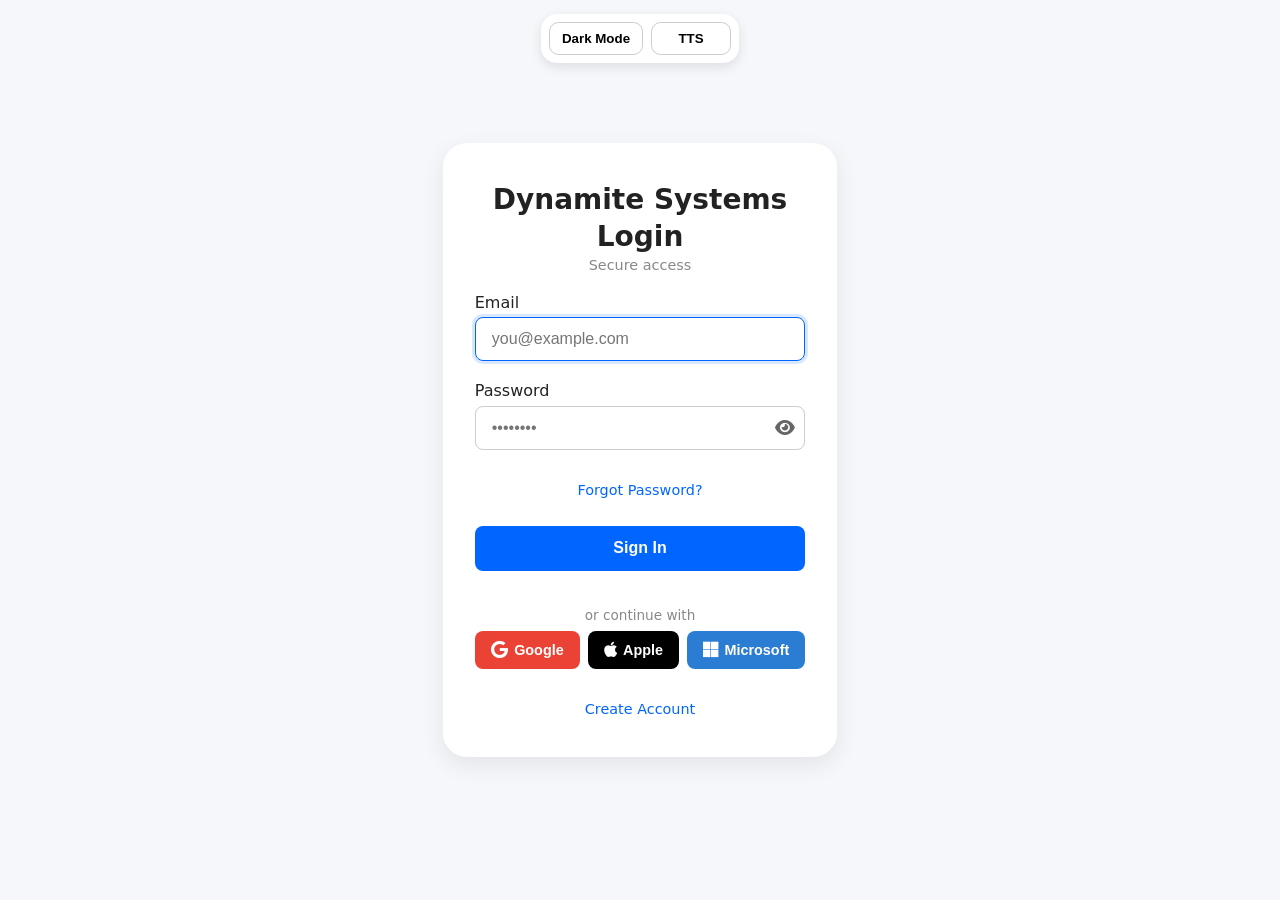
==== index.html @ d19e54cd "Updated files" ====
<!DOCTYPE html>
<html lang="en">
<head>
  <meta charset="UTF-8" />
  <meta name="viewport" content="width=device-width, initial-scale=1.0" />
  <title>Login – Dynamite Systems</title>
  <link rel="stylesheet" href="css style/style.css" />
  <link rel="stylesheet" href="css style/access.css" />
  <link rel="stylesheet" href="https://cdnjs.cloudflare.com/ajax/libs/font-awesome/6.5.0/css/all.min.css" />
</head>
<body data-theme="standard" data-tts="off">
  <div class="access-toggle" role="region" aria-label="Accessibility options">
    <button id="themeBtn" title="Toggle Dark Mode" aria-label="Dark Mode" aria-pressed="false">
      <span class="sr-only">Dark Mode</span>
      <span aria-hidden="true">Dark Mode</span>
    </button>
    <button id="ttsBtn" title="Toggle Text-to-Speech" aria-label="Text-to-Speech" aria-pressed="false">
      <span class="sr-only">Text-to-Speech</span>
      <span aria-hidden="true">TTS</span>
    </button>
  </div>

  <main>
    <form id="loginForm" novalidate>
      <div class="login-header">
        <h1>Dynamite Systems</h1>
        <h1>Login</h1>
        <p>Secure access</p>
      </div>
      <div class="field">
        <label for="loginEmail">Email</label>
        <input type="email" id="loginEmail" required placeholder="you@example.com" />
      </div>
      <div class="field password-field">
        <label for="loginPassword">Password</label>
        <div class="password-wrapper">
          <input type="password" id="loginPassword" required minlength="8" maxlength="12" placeholder="••••••••" />
          <button type="button" class="toggle-password" aria-label="Show password">
            <i class="fa fa-eye"></i>
          </button>
        </div>
      </div>
      <p class="forgot-password">
        <a href="#" id="forgotLink">Forgot Password?</a>
      </p>
      <button type="submit" class="submit-btn">Sign In</button>

      <!-- OAuth Buttons -->
      <div class="oauth-group">
        <p class="oauth-or">or continue with</p>
        <div class="oauth-buttons">
          <button type="button" class="oauth-btn google" onclick="oauthLogin('google')">
            <i class="fab fa-google"></i> Google
          </button>
          <button type="button" class="oauth-btn apple" onclick="oauthLogin('apple')">
            <i class="fab fa-apple"></i> Apple
          </button>
          <button type="button" class="oauth-btn microsoft" onclick="oauthLogin('microsoft')">
            <i class="fab fa-microsoft"></i> Microsoft
          </button>
        </div>
      </div>

      <p class="create-account">
        <a href="reg.html">Create Account</a>
      </p>
    </form>
  </main>

  <!-- Reset Password Modal -->
  <div id="resetModal" class="modal" aria-hidden="true">
    <div class="modal-content">
      <button class="modal-close" aria-label="Close">×</button>
      <h2 id="modalTitle">Forgot Password</h2>
      <form id="resetForm" novalidate>
        <div class="field">
          <label for="resetEmail">Email</label>
          <input type="email" id="resetEmail" required placeholder="you@example.com" />
        </div>
        <button type="submit" class="submit-btn">Send Reset Link</button>
      </form>
    </div>
  </div>

  <script src="js/shared.js"></script>
  <script src="js/login.js"></script>
</body>
</html>
---- css style/style.css ----
/* -------------------------------------------------
   Global & Base
   ------------------------------------------------- */
*,
*::before,
*::after {
  margin: 0;
  padding: 0;
  box-sizing: border-box;
}
html {
  font-family: system-ui, -apple-system, sans-serif;
}
body {
  min-height: 100vh;
  display: flex;
  align-items: center;
  justify-content: center;
  background: var(--bg);
  padding: 1rem;
  transition: background 0.3s;
}

/* -------------------------------------------------
   Variables
   ------------------------------------------------- */
:root {
  --primary: #0066ff;
  --bg: #f5f7fa;
  --card: #fff;
  --text: #222;
  --border: #ccc;
  --error: #d32f2f;
}
[data-theme="dark"] {
  --bg: #121212;
  --card: #1e1e1e;
  --text: #e0e0e0;
  --border: #444;
  --primary: #4da6ff;
}

/* -------------------------------------------------
   Form
   ------------------------------------------------- */
form {
  width: 100%;
  max-width: 580px;
  padding: 2.5rem 2rem;
  background: var(--card);
  border-radius: 1.5rem;
  box-shadow: 0 8px 24px rgba(0, 0, 0, 0.08);
  display: flex;
  flex-direction: column;
  gap: 1.25rem;
  color: var(--text);
}
.login-header {
  text-align: center;
}
.login-header h1 {
  font-size: 1.75rem;
  margin-bottom: 0.25rem;
  color: var(--text);
}
.login-header p {
  font-size: 0.9rem;
  color: #888;
}

/* -------------------------------------------------
   Fields
   ------------------------------------------------- */
.field {
  display: flex;
  flex-direction: column;
}
.field label {
  margin-bottom: 0.35rem;
  font-weight: 500;
  color: var(--text);
}
.field input {
  padding: 0.75rem 1rem;
  font-size: 1rem;
  border: 1px solid var(--border);
  border-radius: 0.5rem;
  background: var(--card);
  color: var(--text);
  transition: all 0.2s;
  width: 100%;
}
.field input:focus {
  outline: none;
  border-color: var(--primary);
  box-shadow: 0 0 0 3px rgba(0, 102, 255, 0.15);
}

/* Password wrapper */
.password-wrapper {
  position: relative;
}
.toggle-password {
  position: absolute;
  right: 10px;
  top: 50%;
  transform: translateY(-50%);
  background: none;
  border: none;
  cursor: pointer;
  color: #666;
  font-size: 1.1rem;
}
.toggle-password:hover {
  color: var(--primary);
}

/* -------------------------------------------------
   Name Row
   ------------------------------------------------- */
.name-row {
  display: grid;
  grid-template-columns: 1fr 1fr;
  gap: 1rem;
}
@media (max-width: 480px) {
  .name-row {
    grid-template-columns: 1fr;
  }
}

/* -------------------------------------------------
   Checkbox
   ------------------------------------------------- */
.checkbox-group {
  display: flex;
  align-items: flex-start;
  gap: 0.75rem;
  margin-top: 1rem;
}
.checkbox-group input[type="checkbox"] {
  position: absolute;
  opacity: 0;
  width: 0;
  height: 0;
}
.custom-checkbox {
  width: 1.25rem;
  height: 1.25rem;
  border: 2px solid var(--border);
  border-radius: 0.35rem;
  background: var(--card);
  flex-shrink: 0;
  position: relative;
  transition: all 0.2s;
}
.checkbox-group input:checked ~ .custom-checkbox {
  background: var(--primary);
  border-color: var(--primary);
}
.checkbox-group input:checked ~ .custom-checkbox::after {
  content: "Checkmark";
  color: #fff;
  font-weight: bold;
  font-size: 0.85rem;
  position: absolute;
  top: 50%;
  left: 50%;
  transform: translate(-50%, -50%);
}
.checkbox-label {
  cursor: pointer;
  font-size: 0.9rem;
  line-height: 1.4;
  color: var(--text);
}
.checkbox-label a {
  color: var(--primary);
  text-decoration: none;
}
.checkbox-label a:hover {
  text-decoration: underline;
}

/* -------------------------------------------------
   Buttons & Links
   ------------------------------------------------- */
.submit-btn {
  margin-top: 0.5rem;
  padding: 0.85rem;
  font-size: 1rem;
  font-weight: 600;
  color: #fff;
  background: var(--primary);
  border: none;
  border-radius: 0.5rem;
  cursor: pointer;
  transition: 0.2s;
}
.submit-btn:hover {
  background: #0052cc;
}
.create-account,
.forgot-password {
  text-align: center;
  margin-top: 0.75rem;
  font-size: 0.9rem;
}
.create-account a,
.forgot-password a {
  color: var(--primary);
  text-decoration: none;
  font-weight: 500;
}
.create-account a:hover,
.forgot-password a:hover {
  text-decoration: underline;
}

/* -------------------------------------------------
   Error
   ------------------------------------------------- */
.error-msg {
  color: var(--error);
  font-size: 0.8rem;
  margin-top: 0.25rem;
  display: block;
}

/* -------------------------------------------------
   Responsive
   ------------------------------------------------- */
@media (max-width: 480px) {
  form {
    margin: 1rem;
    padding: 2rem 1.5rem;
  }
  .access-toggle {
    bottom: 1rem;
    top: auto;
    left: 1rem;
    right: 1rem;
    flex-direction: column;
    justify-content: center;
    margin: auto 50%;
  }
}

/* -------------------------------------------------
   OAuth buttons
   ------------------------------------------------- */
.oauth-group { text-align:center; margin-top:1rem; }
.oauth-or   { margin-bottom:.5rem; font-size:.85rem; color:#888; }
.oauth-buttons { display:flex; gap:.5rem; justify-content:center; flex-wrap:wrap; }
.oauth-btn {
  display:flex; align-items:center; gap:.4rem;
  padding:.65rem 1rem; border-radius:.5rem; font-weight:600;
  text-decoration:none; color:#fff; font-size:.9rem;
  transition:transform .15s, opacity .15s; border:none; cursor:pointer;
}
.oauth-btn:hover { transform:translateY(-1px); opacity:.9; }
.google   { background:#ea4335; }
.apple    { background:#000; }
.microsoft { background:#2b7cd3; }
.oauth-btn i { font-size:1.1rem; }

/* -------------------------------------------------
   Modal
   ------------------------------------------------- */
.modal {
  position:fixed; inset:0; background:rgba(0,0,0,.5);
  display:flex; align-items:center; justify-content:center;
  opacity:0; visibility:hidden; transition:opacity .2s; z-index:1000;
}
.modal[aria-hidden="false"] { opacity:1; visibility:visible; }
.modal-content {
  background:var(--card); padding:2rem; border-radius:1rem;
  max-width:420px; width:90%; position:relative; color:var(--text);
}
.modal-close {
  position:absolute; top:.75rem; right:.75rem;
  background:none; border:none; font-size:1.5rem; cursor:pointer; color:var(--text);
}
---- css style/access.css ----
/* Focus */
*:focus-visible {
  outline: 3px solid var(--primary);
  outline-offset: 2px;
}

/* Dark Mode */
[data-theme="dark"] {
  --bg: #121212;
  --card: #1e1e1e;
  --text: #e0e0e0;
  --border: #444;
  --primary: #4da6ff;
}
[data-theme="dark"] .toggle-password {
  color: #aaa;
}

/* Text-to-Speech Highlight */
.speak {
  background: rgba(255, 255, 0, 0.3);
  transition: background 0.3s;
}

/* Accessibility Toggle */
.access-toggle {
  position: fixed;
  top: 1em;
  background: var(--card);
  border-radius: 1rem;
  padding: 0.5rem;
  display: flex;
  gap: 0.5rem;
  z-index: 1000;
  box-shadow: 0 4px 12px rgba(0, 0, 0, 0.1);
  font-size: 0.9rem;
}
.access-toggle button {
  background: none;
  border: 1px solid var(--border);
  padding: 0.5rem 0.75rem;
  border-radius: 0.6rem;
  font-weight: 600;
  cursor: pointer;
  transition: all 0.2s;
  min-width: 80px;
  text-align: center;
}
.access-toggle button:hover,
.access-toggle button[aria-pressed="true"] {
  background: var(--primary);
  color: #000;
  border-color: var(--primary);
}
.sr-only {
  position: absolute;
  width: 1px;
  height: 1px;
  padding: 0;
  margin: -1px;
  overflow: hidden;
  clip: rect(0, 0, 0, 0);
  white-space: nowrap;
  border: 0;
}

/* keep the mobile behaviour (bottom-center) */
@media (max-width: 480px) {
  .access-toggle {
    top: auto;
    bottom: 1rem;
    left: 1rem;
    right: 1rem;
    justify-content: center;
    flex-direction: column;
  }
  .access-toggle button {
    min-width: auto;
    padding: 0.6rem;
  }
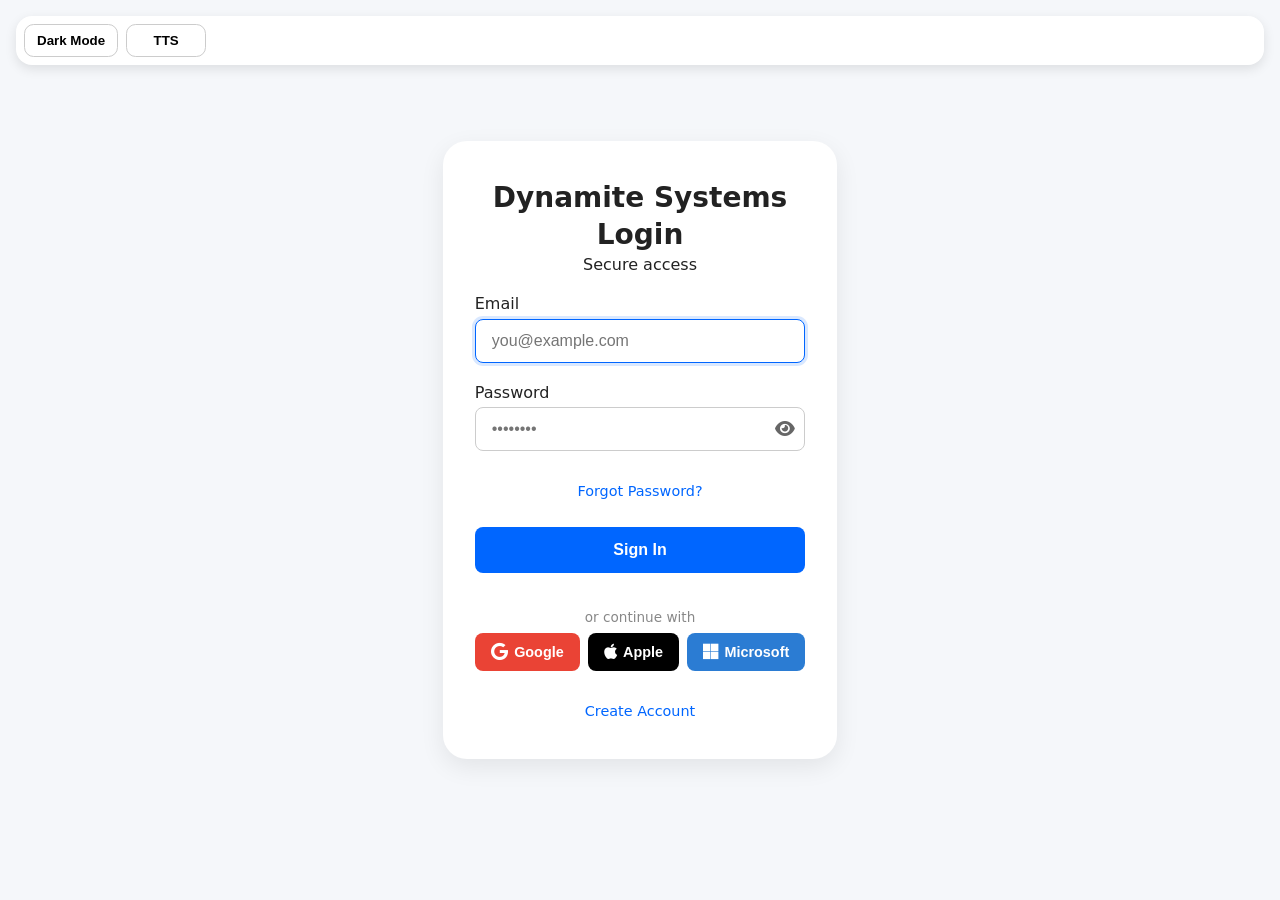
==== commit f4c286c2: "Updated files" ====
--- a/index.html
+++ b/index.html
@@ -5,7 +5,6 @@
   <meta name="viewport" content="width=device-width, initial-scale=1.0" />
   <title>Login – Dynamite Systems</title>
   <link rel="stylesheet" href="css style/style.css" />
-  <link rel="stylesheet" href="css style/access.css" />
   <link rel="stylesheet" href="https://cdnjs.cloudflare.com/ajax/libs/font-awesome/6.5.0/css/all.min.css" />
 </head>
 <body data-theme="standard" data-tts="off">
@@ -71,7 +70,7 @@
   <div id="resetModal" class="modal" aria-hidden="true">
     <div class="modal-content">
       <button class="modal-close" aria-label="Close">×</button>
-      <h2 id="modalTitle">Forgot Password</h2>
+      <h2>Forgot Password</h2>
       <form id="resetForm" novalidate>
         <div class="field">
           <label for="resetEmail">Email</label>
--- a/css style/style.css
+++ b/css style/style.css
@@ -1,262 +1,145 @@
 /* -------------------------------------------------
    Global & Base
    ------------------------------------------------- */
-*,
-*::before,
-*::after {
-  margin: 0;
-  padding: 0;
-  box-sizing: border-box;
-}
-html {
-  font-family: system-ui, -apple-system, sans-serif;
-}
+*, *::before, *::after { margin:0; padding:0; box-sizing:border-box; }
+html { font-family:system-ui,-apple-system,sans-serif; }
 body {
-  min-height: 100vh;
-  display: flex;
-  align-items: center;
-  justify-content: center;
-  background: var(--bg);
-  padding: 1rem;
-  transition: background 0.3s;
+  min-height:100vh; display:flex; align-items:center; justify-content:center;
+  background:var(--bg); padding:1rem; transition:background .3s;
 }
 
 /* -------------------------------------------------
    Variables
    ------------------------------------------------- */
 :root {
-  --primary: #0066ff;
-  --bg: #f5f7fa;
-  --card: #fff;
-  --text: #222;
-  --border: #ccc;
-  --error: #d32f2f;
+  --primary:#0066ff; --bg:#f5f7fa; --card:#fff; --text:#222; --border:#ccc; --error:#d32f2f;
 }
 [data-theme="dark"] {
-  --bg: #121212;
-  --card: #1e1e1e;
-  --text: #e0e0e0;
-  --border: #444;
-  --primary: #4da6ff;
+  --bg:#121212; --card:#1e1e1e; --text:#e0e0e0; --border:#444; --primary:#4da6ff;
+}
+
+/* -------------------------------------------------
+   Focus
+   ------------------------------------------------- */
+*:focus-visible { outline:3px solid var(--primary); outline-offset:2px; }
+
+/* -------------------------------------------------
+   Accessibility Toggle
+   ------------------------------------------------- */
+.access-toggle {
+  position:fixed; top:1rem; left:1rem; right:1rem; background:var(--card);
+  border-radius:1rem; padding:.5rem; display:flex; gap:.5rem; z-index:1000;
+  box-shadow:0 4px 12px rgba(0,0,0,.1); font-size:.9rem;
+}
+.access-toggle button {
+  background:none; border:1px solid var(--border); padding:.5rem .75rem;
+  border-radius:.6rem; font-weight:600; cursor:pointer; transition:all .2s;
+  min-width:80px; text-align:center;
+}
+.access-toggle button:hover,
+.access-toggle button[aria-pressed="true"] {
+  background:var(--primary); color:#000; border-color:var(--primary);
+}
+.sr-only { position:absolute; width:1px; height:1px; overflow:hidden; clip:rect(0,0,0,0); }
+
+/* Mobile – bottom center */
+@media (max-width:480px) {
+  .access-toggle { top:auto; bottom:1rem; flex-direction:column; left:50%; transform:translateX(-50%); width:max-content; }
+  .access-toggle button { min-width:auto; }
 }
 
 /* -------------------------------------------------
    Form
    ------------------------------------------------- */
 form {
-  width: 100%;
-  max-width: 580px;
-  padding: 2.5rem 2rem;
-  background: var(--card);
-  border-radius: 1.5rem;
-  box-shadow: 0 8px 24px rgba(0, 0, 0, 0.08);
-  display: flex;
-  flex-direction: column;
-  gap: 1.25rem;
-  color: var(--text);
+  width:100%; max-width:580px; padding:2.5rem 2rem; background:var(--card);
+  border-radius:1.5rem; box-shadow:0 8px 24px rgba(0,0,0,.08);
+  display:flex; flex-direction:column; gap:1.25rem; color:var(--text);
 }
-.login-header {
-  text-align: center;
-}
-.login-header h1 {
-  font-size: 1.75rem;
-  margin-bottom: 0.25rem;
-  color: var(--text);
-}
-.login-header p {
-  font-size: 0.9rem;
-  color: #888;
-}
+.login-header { text-align:center; }
+.login-header h1 { font-size:1.75rem; margin-bottom:.25rem; color:var(--text); }
+.login .login-header p { font-size:.9rem; color:#888; }
 
 /* -------------------------------------------------
    Fields
    ------------------------------------------------- */
-.field {
-  display: flex;
-  flex-direction: column;
+.field { display:flex; flex-direction:column; }
+.field label { margin-bottom:.35rem; font-weight:500; color:var(--text); }
+.field input {
+  padding:.75rem 1rem; font-size:1rem; border:1px solid var(--border);
+  border-radius:.5rem; background:var(--card); color:var(--text);
+  transition:all .2s; width:100%;
 }
-.field label {
-  margin-bottom: 0.35rem;
-  font-weight: 500;
-  color: var(--text);
-}
-.field input {
-  padding: 0.75rem 1rem;
-  font-size: 1rem;
-  border: 1px solid var(--border);
-  border-radius: 0.5rem;
-  background: var(--card);
-  color: var(--text);
-  transition: all 0.2s;
-  width: 100%;
-}
-.field input:focus {
-  outline: none;
-  border-color: var(--primary);
-  box-shadow: 0 0 0 3px rgba(0, 102, 255, 0.15);
-}
+.field input:focus { outline:none; border-color:var(--primary);
+  box-shadow:0 0 0 3px rgba(0,102,255,.15); }
 
 /* Password wrapper */
-.password-wrapper {
-  position: relative;
+.password-wrapper { position:relative; }
+.toggle-password {
+  position:absolute; right:10px; top:50%; transform:translateY(-50%);
+  background:none; border:none; cursor:pointer; font-size:1.1rem;
+  color:#666; transition:color .2s;
 }
-.toggle-password {
-  position: absolute;
-  right: 10px;
-  top: 50%;
-  transform: translateY(-50%);
-  background: none;
-  border: none;
-  cursor: pointer;
-  color: #666;
-  font-size: 1.1rem;
-}
-.toggle-password:hover {
-  color: var(--primary);
-}
+[data-theme="dark"] .toggle-password { color:#aaa; }
+.toggle-password:hover { color:var(--primary); }
 
 /* -------------------------------------------------
    Name Row
    ------------------------------------------------- */
-.name-row {
-  display: grid;
-  grid-template-columns: 1fr 1fr;
-  gap: 1rem;
-}
-@media (max-width: 480px) {
-  .name-row {
-    grid-template-columns: 1fr;
-  }
-}
+.name-row { display:grid; grid-template-columns:1fr 1fr; gap:1rem; }
+@media (max-width:480px) { .name-row { grid-template-columns:1fr; } }
 
 /* -------------------------------------------------
    Checkbox
    ------------------------------------------------- */
-.checkbox-group {
-  display: flex;
-  align-items: flex-start;
-  gap: 0.75rem;
-  margin-top: 1rem;
-}
-.checkbox-group input[type="checkbox"] {
-  position: absolute;
-  opacity: 0;
-  width: 0;
-  height: 0;
-}
+.checkbox-group { display:flex; align-items:flex-start; gap:.75rem; margin-top:1rem; }
+.checkbox-group input[type="checkbox"] { position:absolute; opacity:0; width:0; height:0; }
 .custom-checkbox {
-  width: 1.25rem;
-  height: 1.25rem;
-  border: 2px solid var(--border);
-  border-radius: 0.35rem;
-  background: var(--card);
-  flex-shrink: 0;
-  position: relative;
-  transition: all 0.2s;
+  width:1.25rem; height:1.25rem; border:2px solid var(--border);
+  border-radius:.35rem; background:var(--card); flex-shrink:0;
+  position:relative; transition:all .2s;
 }
 .checkbox-group input:checked ~ .custom-checkbox {
-  background: var(--primary);
-  border-color: var(--primary);
+  background:var(--primary); border-color:var(--primary);
 }
 .checkbox-group input:checked ~ .custom-checkbox::after {
-  content: "Checkmark";
-  color: #fff;
-  font-weight: bold;
-  font-size: 0.85rem;
-  position: absolute;
-  top: 50%;
-  left: 50%;
-  transform: translate(-50%, -50%);
+  content:"Checkmark"; color:#fff; font-weight:bold; font-size:.85rem;
+  position:absolute; top:50%; left:50%; transform:translate(-50%,-50%);
 }
-.checkbox-label {
-  cursor: pointer;
-  font-size: 0.9rem;
-  line-height: 1.4;
-  color: var(--text);
-}
-.checkbox-label a {
-  color: var(--primary);
-  text-decoration: none;
-}
-.checkbox-label a:hover {
-  text-decoration: underline;
-}
+.checkbox-label { cursor:pointer; font-size:.9rem; line-height:1.4; color:var(--text); }
+.checkbox-label a { color:var(--primary); text-decoration:none; }
+.checkbox-label a:hover { text-decoration:underline; }
 
 /* -------------------------------------------------
    Buttons & Links
    ------------------------------------------------- */
 .submit-btn {
-  margin-top: 0.5rem;
-  padding: 0.85rem;
-  font-size: 1rem;
-  font-weight: 600;
-  color: #fff;
-  background: var(--primary);
-  border: none;
-  border-radius: 0.5rem;
-  cursor: pointer;
-  transition: 0.2s;
+  margin-top:.5rem; padding:.85rem; font-size:1rem; font-weight:600;
+  color:#fff; background:var(--primary); border:none; border-radius:.5rem;
+  cursor:pointer; transition:.2s;
 }
-.submit-btn:hover {
-  background: #0052cc;
+.submit-btn:hover { background:#0052cc; }
+.create-account, .forgot-password { text-align:center; margin-top:.75rem; font-size:.9rem; }
+.create-account a, .forgot-password a {
+  color:var(--primary); text-decoration:none; font-weight:500;
 }
-.create-account,
-.forgot-password {
-  text-align: center;
-  margin-top: 0.75rem;
-  font-size: 0.9rem;
-}
-.create-account a,
-.forgot-password a {
-  color: var(--primary);
-  text-decoration: none;
-  font-weight: 500;
-}
-.create-account a:hover,
-.forgot-password a:hover {
-  text-decoration: underline;
-}
+.create-account a:hover, .forgot-password a:hover { text-decoration:underline; }
 
 /* -------------------------------------------------
    Error
    ------------------------------------------------- */
-.error-msg {
-  color: var(--error);
-  font-size: 0.8rem;
-  margin-top: 0.25rem;
-  display: block;
-}
+.error-msg { color:var(--error); font-size:.8rem; margin-top:.25rem; display:block; }
 
 /* -------------------------------------------------
-   Responsive
-   ------------------------------------------------- */
-@media (max-width: 480px) {
-  form {
-    margin: 1rem;
-    padding: 2rem 1.5rem;
-  }
-  .access-toggle {
-    bottom: 1rem;
-    top: auto;
-    left: 1rem;
-    right: 1rem;
-    flex-direction: column;
-    justify-content: center;
-    margin: auto 50%;
-  }
-}
-
-/* -------------------------------------------------
-   OAuth buttons
+   OAuth Buttons
    ------------------------------------------------- */
 .oauth-group { text-align:center; margin-top:1rem; }
 .oauth-or   { margin-bottom:.5rem; font-size:.85rem; color:#888; }
 .oauth-buttons { display:flex; gap:.5rem; justify-content:center; flex-wrap:wrap; }
 .oauth-btn {
-  display:flex; align-items:center; gap:.4rem;
-  padding:.65rem 1rem; border-radius:.5rem; font-weight:600;
-  text-decoration:none; color:#fff; font-size:.9rem;
-  transition:transform .15s, opacity .15s; border:none; cursor:pointer;
+  display:flex; align-items:center; gap:.4rem; padding:.65rem 1rem;
+  border-radius:.5rem; font-weight:600; color:#fff; font-size:.9rem;
+  border:none; cursor:pointer; transition:transform .15s, opacity .15s;
 }
 .oauth-btn:hover { transform:translateY(-1px); opacity:.9; }
 .google   { background:#ea4335; }
@@ -278,6 +161,13 @@
   max-width:420px; width:90%; position:relative; color:var(--text);
 }
 .modal-close {
-  position:absolute; top:.75rem; right:.75rem;
-  background:none; border:none; font-size:1.5rem; cursor:pointer; color:var(--text);
+  position:absolute; top:.75rem; right:.75rem; background:none;
+  border:none; font-size:1.5rem; cursor:pointer; color:var(--text);
 }
+
+/* -------------------------------------------------
+   Responsive
+   ------------------------------------------------- */
+@media (max-width:480px) {
+  form { margin:1rem; padding:2rem 1.5rem; }
+}
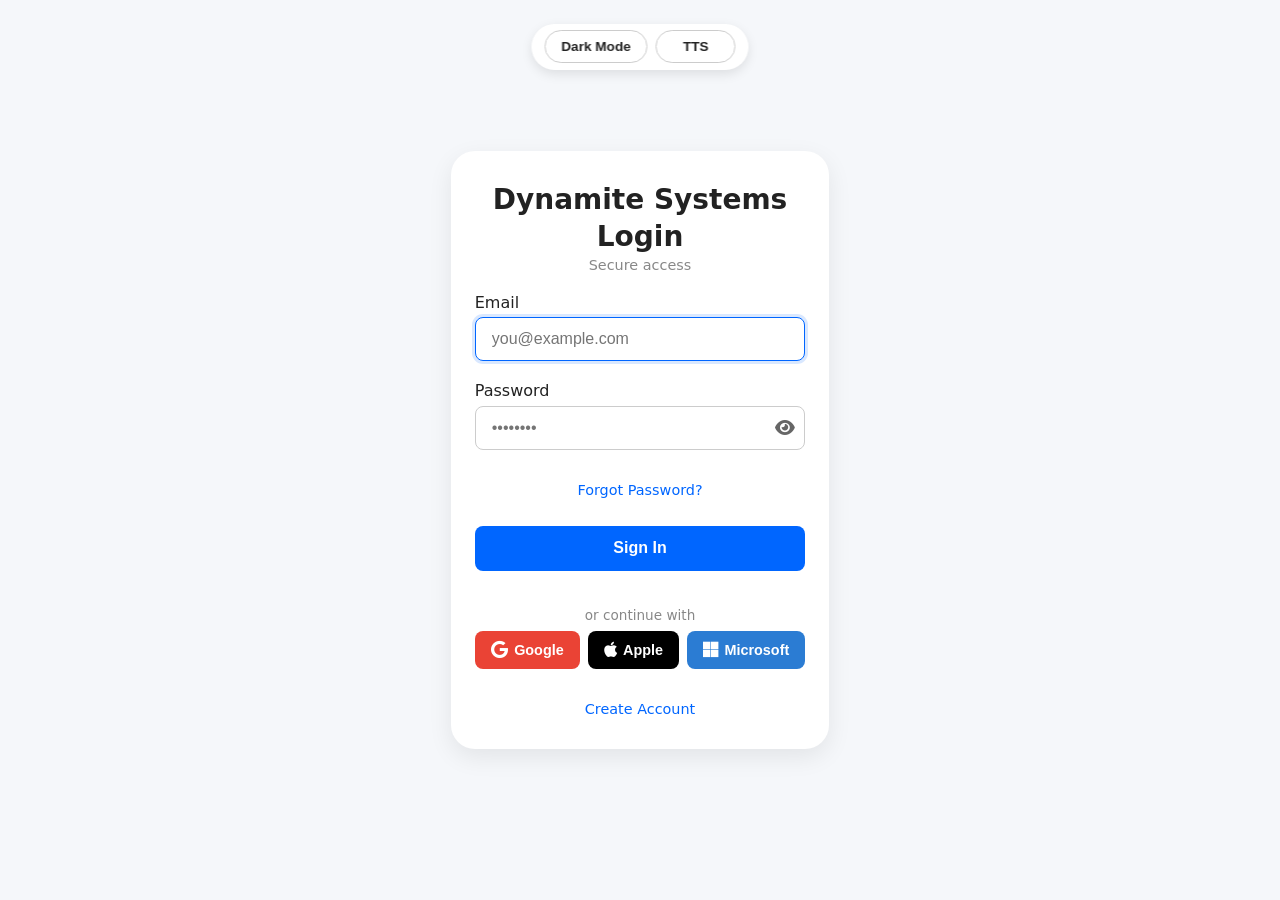
==== commit eeb572a8: "Updated files" ====
--- a/index.html
+++ b/index.html
@@ -5,6 +5,7 @@
   <meta name="viewport" content="width=device-width, initial-scale=1.0" />
   <title>Login – Dynamite Systems</title>
   <link rel="stylesheet" href="css style/style.css" />
+  <link rel="stylesheet" href="css style/access.css">
   <link rel="stylesheet" href="https://cdnjs.cloudflare.com/ajax/libs/font-awesome/6.5.0/css/all.min.css" />
 </head>
 <body data-theme="standard" data-tts="off">
--- a/css style/style.css
+++ b/css style/style.css
@@ -1,173 +1,411 @@
 /* -------------------------------------------------
    Global & Base
    ------------------------------------------------- */
-*, *::before, *::after { margin:0; padding:0; box-sizing:border-box; }
-html { font-family:system-ui,-apple-system,sans-serif; }
+*,
+*::before,
+*::after {
+  margin: 0;
+  padding: 0;
+  box-sizing: border-box;
+}
+html {
+  font-family: system-ui, -apple-system, sans-serif;
+}
 body {
-  min-height:100vh; display:flex; align-items:center; justify-content:center;
-  background:var(--bg); padding:1rem; transition:background .3s;
+  min-height: 100vh;
+  display: flex;
+  align-items: center;
+  justify-content: center;
+  background: var(--bg);
+  padding: 1rem;
+  transition: background 0.3s;
 }
 
 /* -------------------------------------------------
    Variables
    ------------------------------------------------- */
 :root {
-  --primary:#0066ff; --bg:#f5f7fa; --card:#fff; --text:#222; --border:#ccc; --error:#d32f2f;
+  --primary: #0066ff;
+  --bg: #f5f7fa;
+  --card: #fff;
+  --text: #222;
+  --border: #ccc;
+  --error: #d32f2f;
 }
 [data-theme="dark"] {
-  --bg:#121212; --card:#1e1e1e; --text:#e0e0e0; --border:#444; --primary:#4da6ff;
+  --bg: #121212;
+  --card: #1e1e1e;
+  --text: #e0e0e0;
+  --border: #444;
+  --primary: #4da6ff;
 }
 
 /* -------------------------------------------------
    Focus
    ------------------------------------------------- */
-*:focus-visible { outline:3px solid var(--primary); outline-offset:2px; }
-
-/* -------------------------------------------------
-   Accessibility Toggle
+*:focus-visible {
+  outline: 3px solid var(--primary);
+  outline-offset: 2px;
+}
+
+/* -------------------------------------------------
+   Accessibility Toggle – CENTERED, NO BORDER, CLEAN
    ------------------------------------------------- */
 .access-toggle {
-  position:fixed; top:1rem; left:1rem; right:1rem; background:var(--card);
-  border-radius:1rem; padding:.5rem; display:flex; gap:.5rem; z-index:1000;
-  box-shadow:0 4px 12px rgba(0,0,0,.1); font-size:.9rem;
-}
+  position: fixed;
+  top: 1.5rem;
+  left: 50%;
+  transform: translateX(-50%);
+  background: var(--card);
+  border-radius: 2rem;
+  padding: 0.4rem 0.8rem;
+  display: flex;
+  gap: 0.5rem;
+  z-index: 1000;
+  box-shadow: 0 4px 12px rgba(0, 0, 0, 0.1);
+  font-size: 0.9rem;
+  white-space: nowrap;
+  max-width: 90vw;
+  overflow: hidden;
+  border: none;
+  width: max-content;
+}
+
 .access-toggle button {
-  background:none; border:1px solid var(--border); padding:.5rem .75rem;
-  border-radius:.6rem; font-weight:600; cursor:pointer; transition:all .2s;
-  min-width:80px; text-align:center;
-}
+  background: rgba(255, 255, 255, 0.2);
+  border: none;
+  padding: 0.5rem 1rem;
+  border-radius: 1.5rem;
+  font-weight: 600;
+  cursor: pointer;
+  transition: all 0.2s;
+  min-width: 80px;
+  text-align: center;
+  color: var(--text);
+  font-size: 0.85rem;
+  backdrop-filter: blur(4px);
+}
+
 .access-toggle button:hover,
 .access-toggle button[aria-pressed="true"] {
-  background:var(--primary); color:#000; border-color:var(--primary);
-}
-.sr-only { position:absolute; width:1px; height:1px; overflow:hidden; clip:rect(0,0,0,0); }
-
-/* Mobile – bottom center */
-@media (max-width:480px) {
-  .access-toggle { top:auto; bottom:1rem; flex-direction:column; left:50%; transform:translateX(-50%); width:max-content; }
-  .access-toggle button { min-width:auto; }
+  background: var(--primary);
+  color: #fff;
+  box-shadow: 0 2px 6px rgba(0, 0, 0, 0.15);
+}
+
+.sr-only {
+  position: absolute;
+  width: 1px;
+  height: 1px;
+  overflow: hidden;
+  clip: rect(0,0,0,0);
+}
+
+/* Mobile: Bottom-center, vertical stack */
+@media (max-width: 480px) {
+  .access-toggle {
+    top: auto;
+    bottom: 1rem;
+    left: 50%;
+    right: auto;
+    transform: translateX(-50%);
+    flex-direction: column;
+    width: max-content;
+    max-width: 200px;
+    padding: 0.6rem;
+  }
+
+  .access-toggle button {
+    min-width: auto;
+    padding: 0.6rem 1rem;
+  }
 }
 
 /* -------------------------------------------------
    Form
    ------------------------------------------------- */
 form {
-  width:100%; max-width:580px; padding:2.5rem 2rem; background:var(--card);
-  border-radius:1.5rem; box-shadow:0 8px 24px rgba(0,0,0,.08);
-  display:flex; flex-direction:column; gap:1.25rem; color:var(--text);
-}
-.login-header { text-align:center; }
-.login-header h1 { font-size:1.75rem; margin-bottom:.25rem; color:var(--text); }
-.login .login-header p { font-size:.9rem; color:#888; }
+  width: 100%;
+  max-width: 580px;
+  padding: 2.5rem 2rem;
+  background: var(--card);
+  border-radius: 1.5rem;
+  box-shadow: 0 8px 24px rgba(0, 0, 0, 0.08);
+  display: flex;
+  flex-direction: column;
+  gap: 1.25rem;
+  color: var(--text);
+}
+.login-header {
+  text-align: center;
+}
+.login-header h1 {
+  font-size: 1.75rem;
+  margin-bottom: 0.25rem;
+  color: var(--text);
+}
+.login-header p {
+  font-size: 0.9rem;
+  color: #888;
+}
 
 /* -------------------------------------------------
    Fields
    ------------------------------------------------- */
-.field { display:flex; flex-direction:column; }
-.field label { margin-bottom:.35rem; font-weight:500; color:var(--text); }
+.field {
+  display: flex;
+  flex-direction: column;
+}
+.field label {
+  margin-bottom: 0.35rem;
+  font-weight: 500;
+  color: var(--text);
+}
 .field input {
-  padding:.75rem 1rem; font-size:1rem; border:1px solid var(--border);
-  border-radius:.5rem; background:var(--card); color:var(--text);
-  transition:all .2s; width:100%;
-}
-.field input:focus { outline:none; border-color:var(--primary);
-  box-shadow:0 0 0 3px rgba(0,102,255,.15); }
+  padding: 0.75rem 1rem;
+  font-size: 1rem;
+  border: 1px solid var(--border);
+  border-radius: 0.5rem;
+  background: var(--card);
+  color: var(--text);
+  transition: all 0.2s;
+  width: 100%;
+}
+.field input:focus {
+  outline: none;
+  border-color: var(--primary);
+  box-shadow: 0 0 0 3px rgba(0, 102, 255, 0.15);
+}
 
 /* Password wrapper */
-.password-wrapper { position:relative; }
+.password-wrapper {
+  position: relative;
+}
 .toggle-password {
-  position:absolute; right:10px; top:50%; transform:translateY(-50%);
-  background:none; border:none; cursor:pointer; font-size:1.1rem;
-  color:#666; transition:color .2s;
-}
-[data-theme="dark"] .toggle-password { color:#aaa; }
-.toggle-password:hover { color:var(--primary); }
+  position: absolute;
+  right: 10px;
+  top: 50%;
+  transform: translateY(-50%);
+  background: none;
+  border: none;
+  cursor: pointer;
+  font-size: 1.1rem;
+  color: #666;
+  transition: color 0.2s;
+}
+[data-theme="dark"] .toggle-password {
+  color: #aaa;
+}
+.toggle-password:hover {
+  color: var(--primary);
+}
 
 /* -------------------------------------------------
    Name Row
    ------------------------------------------------- */
-.name-row { display:grid; grid-template-columns:1fr 1fr; gap:1rem; }
-@media (max-width:480px) { .name-row { grid-template-columns:1fr; } }
+.name-row {
+  display: grid;
+  grid-template-columns: 1fr 1fr;
+  gap: 1rem;
+}
+@media (max-width: 480px) {
+  .name-row {
+    grid-template-columns: 1fr;
+  }
+}
 
 /* -------------------------------------------------
    Checkbox
    ------------------------------------------------- */
-.checkbox-group { display:flex; align-items:flex-start; gap:.75rem; margin-top:1rem; }
-.checkbox-group input[type="checkbox"] { position:absolute; opacity:0; width:0; height:0; }
+.checkbox-group {
+  display: flex;
+  align-items: flex-start;
+  gap: 0.75rem;
+  margin-top: 1rem;
+}
+.checkbox-group input[type="checkbox"] {
+  position: absolute;
+  opacity: 0;
+  width: 0;
+  height: 0;
+}
 .custom-checkbox {
-  width:1.25rem; height:1.25rem; border:2px solid var(--border);
-  border-radius:.35rem; background:var(--card); flex-shrink:0;
-  position:relative; transition:all .2s;
+  width: 1.25rem;
+  height: 1.25rem;
+  border: 2px solid var(--border);
+  border-radius: 0.35rem;
+  background: var(--card);
+  flex-shrink: 0;
+  position: relative;
+  transition: all 0.2s;
 }
 .checkbox-group input:checked ~ .custom-checkbox {
-  background:var(--primary); border-color:var(--primary);
+  background: var(--primary);
+  border-color: var(--primary);
 }
 .checkbox-group input:checked ~ .custom-checkbox::after {
-  content:"Checkmark"; color:#fff; font-weight:bold; font-size:.85rem;
-  position:absolute; top:50%; left:50%; transform:translate(-50%,-50%);
-}
-.checkbox-label { cursor:pointer; font-size:.9rem; line-height:1.4; color:var(--text); }
-.checkbox-label a { color:var(--primary); text-decoration:none; }
-.checkbox-label a:hover { text-decoration:underline; }
+  content: "Checkmark";
+  color: #fff;
+  font-weight: bold;
+  font-size: 0.85rem;
+  position: absolute;
+  top: 50%;
+  left: 50%;
+  transform: translate(-50%, -50%);
+}
+.checkbox-label {
+  cursor: pointer;
+  font-size: 0.9rem;
+  line-height: 1.4;
+  color: var(--text);
+}
+.checkbox-label a {
+  color: var(--primary);
+  text-decoration: none;
+}
+.checkbox-label a:hover {
+  text-decoration: underline;
+}
 
 /* -------------------------------------------------
    Buttons & Links
    ------------------------------------------------- */
 .submit-btn {
-  margin-top:.5rem; padding:.85rem; font-size:1rem; font-weight:600;
-  color:#fff; background:var(--primary); border:none; border-radius:.5rem;
-  cursor:pointer; transition:.2s;
-}
-.submit-btn:hover { background:#0052cc; }
-.create-account, .forgot-password { text-align:center; margin-top:.75rem; font-size:.9rem; }
-.create-account a, .forgot-password a {
-  color:var(--primary); text-decoration:none; font-weight:500;
-}
-.create-account a:hover, .forgot-password a:hover { text-decoration:underline; }
+  margin-top: 0.5rem;
+  padding: 0.85rem;
+  font-size: 1rem;
+  font-weight: 600;
+  color: #fff;
+  background: var(--primary);
+  border: none;
+  border-radius: 0.5rem;
+  cursor: pointer;
+  transition: 0.2s;
+}
+.submit-btn:hover {
+  background: #0052cc;
+}
+.create-account,
+.forgot-password {
+  text-align: center;
+  margin-top: 0.75rem;
+  font-size: 0.9rem;
+}
+.create-account a,
+.forgot-password a {
+  color: var(--primary);
+  text-decoration: none;
+  font-weight: 500;
+}
+.create-account a:hover,
+.forgot-password a:hover {
+  text-decoration: underline;
+}
 
 /* -------------------------------------------------
    Error
    ------------------------------------------------- */
-.error-msg { color:var(--error); font-size:.8rem; margin-top:.25rem; display:block; }
+.error-msg {
+  color: var(--error);
+  font-size: 0.8rem;
+  margin-top: 0.25rem;
+  display: block;
+}
 
 /* -------------------------------------------------
    OAuth Buttons
    ------------------------------------------------- */
-.oauth-group { text-align:center; margin-top:1rem; }
-.oauth-or   { margin-bottom:.5rem; font-size:.85rem; color:#888; }
-.oauth-buttons { display:flex; gap:.5rem; justify-content:center; flex-wrap:wrap; }
+.oauth-group {
+  text-align: center;
+  margin-top: 1rem;
+}
+.oauth-or {
+  margin-bottom: 0.5rem;
+  font-size: 0.85rem;
+  color: #888;
+}
+.oauth-buttons {
+  display: flex;
+  gap: 0.5rem;
+  justify-content: center;
+  flex-wrap: wrap;
+}
 .oauth-btn {
-  display:flex; align-items:center; gap:.4rem; padding:.65rem 1rem;
-  border-radius:.5rem; font-weight:600; color:#fff; font-size:.9rem;
-  border:none; cursor:pointer; transition:transform .15s, opacity .15s;
-}
-.oauth-btn:hover { transform:translateY(-1px); opacity:.9; }
-.google   { background:#ea4335; }
-.apple    { background:#000; }
-.microsoft { background:#2b7cd3; }
-.oauth-btn i { font-size:1.1rem; }
+  display: flex;
+  align-items: center;
+  gap: 0.4rem;
+  padding: 0.65rem 1rem;
+  border-radius: 0.5rem;
+  font-weight: 600;
+  color: #fff;
+  font-size: 0.9rem;
+  border: none;
+  cursor: pointer;
+  transition: transform 0.15s, opacity 0.15s;
+}
+.oauth-btn:hover {
+  transform: translateY(-1px);
+  opacity: 0.9;
+}
+.google {
+  background: #ea4335;
+}
+.apple {
+  background: #000;
+}
+.microsoft {
+  background: #2b7cd3;
+}
+.oauth-btn i {
+  font-size: 1.1rem;
+}
 
 /* -------------------------------------------------
    Modal
    ------------------------------------------------- */
 .modal {
-  position:fixed; inset:0; background:rgba(0,0,0,.5);
-  display:flex; align-items:center; justify-content:center;
-  opacity:0; visibility:hidden; transition:opacity .2s; z-index:1000;
-}
-.modal[aria-hidden="false"] { opacity:1; visibility:visible; }
+  position: fixed;
+  inset: 0;
+  background: rgba(0, 0, 0, 0.5);
+  display: flex;
+  align-items: center;
+  justify-content: center;
+  opacity: 0;
+  visibility: hidden;
+  transition: opacity 0.2s;
+  z-index: 1000;
+}
+.modal[aria-hidden="false"] {
+  opacity: 1;
+  visibility: visible;
+}
 .modal-content {
-  background:var(--card); padding:2rem; border-radius:1rem;
-  max-width:420px; width:90%; position:relative; color:var(--text);
+  background: var(--card);
+  padding: 2rem;
+  border-radius: 1rem;
+  max-width: 420px;
+  width: 90%;
+  position: relative;
+  color: var(--text);
 }
 .modal-close {
-  position:absolute; top:.75rem; right:.75rem; background:none;
-  border:none; font-size:1.5rem; cursor:pointer; color:var(--text);
+  position: absolute;
+  top: 0.75rem;
+  right: 0.75rem;
+  background: none;
+  border: none;
+  font-size: 1.5rem;
+  cursor: pointer;
+  color: var(--text);
 }
 
 /* -------------------------------------------------
    Responsive
    ------------------------------------------------- */
-@media (max-width:480px) {
-  form { margin:1rem; padding:2rem 1.5rem; }
+@media (max-width: 2000px) {
+  form {
+    margin: 1rem;
+    padding: 2rem 1.5rem;
+    margin: auto;
+  }
 }
--- a/css style/access.css
+++ b/css style/access.css
@@ -0,0 +1,101 @@
+/* Focus */
+*:focus-visible {
+  outline: 3px solid var(--primary);
+  outline-offset: 2px;
+}
+
+/* Dark Mode */
+[data-theme="dark"] {
+  --bg: #121212;
+  --card: #1e1e1e;
+  --text: #e0e0e0;
+  --border: #444;
+  --primary: #4da6ff;
+}
+[data-theme="dark"] .toggle-password {
+  color: #aaa;
+}
+
+/* Text-to-Speech Highlight */
+.speak {
+  background: rgba(255, 255, 0, 0.3);
+  transition: background 0.3s;
+}
+
+/* -------------------------------------------------
+   Accessibility Toggle – CENTERED, NO OUTER BORDER
+   ------------------------------------------------- */
+.access-toggle {
+  position: fixed;
+  top: 1.5rem;
+  left: 50%;
+  transform: translateX(-50%);
+  background: var(--card);
+  border-radius: 2rem;
+  padding: 0.4rem 0.8rem;
+  display: flex;
+  justify-content: center;
+  align-items: center;
+  gap: 0.5rem;
+  z-index: 1000;
+  box-shadow: 0 4px 12px rgba(0,0,0,.1);
+  font-size: .9rem;
+  white-space: nowrap;
+  max-width: 90vw;
+  overflow: hidden;
+  border: none;
+  width: max-content;
+}
+
+.access-toggle button {
+  background: rgba(255,255,255,.2);
+  border: 1px solid var(--border);
+  padding: .5rem 1rem;
+  border-radius: 1.5rem;
+  font-weight: 600;
+  cursor: pointer;
+  transition: all .2s;
+  min-width: 80px;
+  text-align: center;
+  color: var(--text);
+  font-size: .85rem;
+  backdrop-filter: blur(4px);
+}
+
+.access-toggle button:hover,
+.access-toggle button[aria-pressed="true"] {
+  background: var(--primary);
+  color: #fff;
+  box-shadow: 0 2px 6px rgba(0,0,0,.15);
+}
+
+.sr-only {
+  position: absolute;
+  width: 1px;
+  height: 1px;
+  overflow: hidden;
+  clip: rect(0,0,0,0);
+}
+
+/* Mobile ONLY – bottom-center, vertical stack */
+@media (max-width: 480px) {
+  .access-toggle {
+    top: auto;
+    bottom: 1rem;
+    left: 50%;
+    right: auto;
+    transform: translateX(-50%);
+    flex-direction: row;
+    width: max-content;
+    max-width: 200px;
+    padding: .6rem;
+    margin-bottom: 820px;
+    width: 100%;
+    display: fixed;
+  }
+
+  .access-toggle button {
+    min-width: auto;
+    padding: .6rem 1rem;
+  }
+}
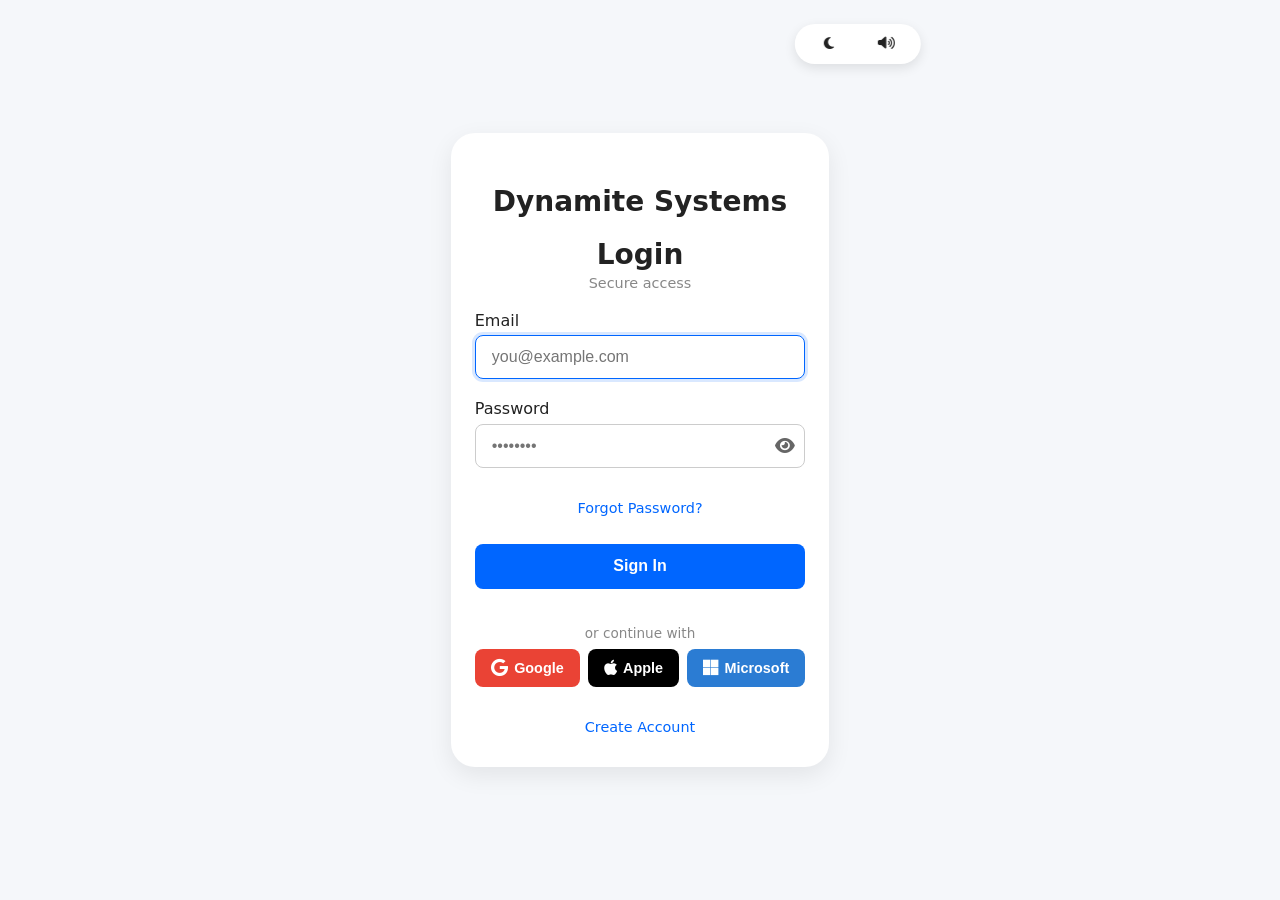
==== commit ec827ef6: "Updated files" ====
--- a/index.html
+++ b/index.html
@@ -5,18 +5,19 @@
   <meta name="viewport" content="width=device-width, initial-scale=1.0" />
   <title>Login – Dynamite Systems</title>
   <link rel="stylesheet" href="css style/style.css" />
-  <link rel="stylesheet" href="css style/access.css">
+  <link rel="stylesheet" href="css style/access.css" />
   <link rel="stylesheet" href="https://cdnjs.cloudflare.com/ajax/libs/font-awesome/6.5.0/css/all.min.css" />
 </head>
 <body data-theme="standard" data-tts="off">
-  <div class="access-toggle" role="region" aria-label="Accessibility options">
-    <button id="themeBtn" title="Toggle Dark Mode" aria-label="Dark Mode" aria-pressed="false">
+  <!-- Accessibility Toggle – Icon Buttons -->
+  <div class="access-toggle" role="region" aria-label="Accessibility options" style="left: 67%;">
+    <button id="themeBtn" class="access-btn" title="Toggle Dark Mode" aria-label="Toggle Dark Mode" aria-pressed="false">
+      <i class="fas fa-moon"></i>
       <span class="sr-only">Dark Mode</span>
-      <span aria-hidden="true">Dark Mode</span>
     </button>
-    <button id="ttsBtn" title="Toggle Text-to-Speech" aria-label="Text-to-Speech" aria-pressed="false">
+    <button id="ttsBtn" class="access-btn" title="Toggle Text-to-Speech" aria-label="Toggle Text-to-Speech" aria-pressed="false">
+      <i class="fas fa-volume-up"></i>
       <span class="sr-only">Text-to-Speech</span>
-      <span aria-hidden="true">TTS</span>
     </button>
   </div>
 
--- a/css style/style.css
+++ b/css style/style.css
@@ -79,7 +79,7 @@
   font-weight: 600;
   cursor: pointer;
   transition: all 0.2s;
-  min-width: 80px;
+  height: 100%;
   text-align: center;
   color: var(--text);
   font-size: 0.85rem;
@@ -101,26 +101,6 @@
   clip: rect(0,0,0,0);
 }
 
-/* Mobile: Bottom-center, vertical stack */
-@media (max-width: 480px) {
-  .access-toggle {
-    top: auto;
-    bottom: 1rem;
-    left: 50%;
-    right: auto;
-    transform: translateX(-50%);
-    flex-direction: column;
-    width: max-content;
-    max-width: 200px;
-    padding: 0.6rem;
-  }
-
-  .access-toggle button {
-    min-width: auto;
-    padding: 0.6rem 1rem;
-  }
-}
-
 /* -------------------------------------------------
    Form
    ------------------------------------------------- */
@@ -143,6 +123,7 @@
   font-size: 1.75rem;
   margin-bottom: 0.25rem;
   color: var(--text);
+  margin-top: 20px;
 }
 .login-header p {
   font-size: 0.9rem;
@@ -399,6 +380,8 @@
   color: var(--text);
 }
 
+
+
 /* -------------------------------------------------
    Responsive
    ------------------------------------------------- */
--- a/css style/access.css
+++ b/css style/access.css
@@ -25,77 +25,89 @@
 /* -------------------------------------------------
    Accessibility Toggle – CENTERED, NO OUTER BORDER
    ------------------------------------------------- */
+/* -------------------------------------------------
+   Accessibility Toggle – ICON BUTTONS, CENTERED
+   ------------------------------------------------- */
 .access-toggle {
-  position: fixed;
+  position: absolute;
   top: 1.5rem;
-  left: 50%;
+  left: 80%;
+  height: 40px;
   transform: translateX(-50%);
   background: var(--card);
   border-radius: 2rem;
-  padding: 0.4rem 0.8rem;
+  padding: 0.5rem 0.8rem;
   display: flex;
   justify-content: center;
   align-items: center;
-  gap: 0.5rem;
+  gap: 0.8rem;
   z-index: 1000;
-  box-shadow: 0 4px 12px rgba(0,0,0,.1);
-  font-size: .9rem;
-  white-space: nowrap;
-  max-width: 90vw;
-  overflow: hidden;
+  box-shadow: 0 4px 12px rgba(0, 0, 0, 0.1);
   border: none;
   width: max-content;
 }
 
-.access-toggle button {
-  background: rgba(255,255,255,.2);
+.access-btn {
+  background: rgba(255, 255, 255, 0.15);
   border: 1px solid var(--border);
-  padding: .5rem 1rem;
-  border-radius: 1.5rem;
-  font-weight: 600;
+  width: 44px;
+  height: 44px;
+  border-radius: 50%;
+  display: flex;
+  align-items: center;
+  justify-content: center;
+  align-items: center;
+  justify-content: center;
+  color: var(--text);
+  font-size: 1.1rem;
   cursor: pointer;
-  transition: all .2s;
-  min-width: 80px;
-  text-align: center;
-  color: var(--text);
-  font-size: .85rem;
+  transition: all 0.2s ease;
   backdrop-filter: blur(4px);
 }
 
-.access-toggle button:hover,
-.access-toggle button[aria-pressed="true"] {
+.access-btn:hover,
+.access-btn[aria-pressed="true"] {
   background: var(--primary);
   color: #fff;
-  box-shadow: 0 2px 6px rgba(0,0,0,.15);
+  border-color: var(--primary);
+  transform: scale(1.05);
+  box-shadow: 0 2px 8px rgba(0, 0, 0, 0.2);
+  
+}
+
+.access-btn i {
+  pointer-events: none;
 }
 
 .sr-only {
   position: absolute;
   width: 1px;
   height: 1px;
+  padding: 0;
+  margin: -1px;
   overflow: hidden;
-  clip: rect(0,0,0,0);
+  clip: rect(0, 0, 0, 0);
+  white-space: nowrap;
+  border: 0;
 }
 
-/* Mobile ONLY – bottom-center, vertical stack */
+/* Mobile: Bottom-center, vertical */
 @media (max-width: 480px) {
   .access-toggle {
-    top: auto;
-    bottom: 1rem;
-    left: 50%;
+    left: 75%;
     right: auto;
     transform: translateX(-50%);
     flex-direction: row;
-    width: max-content;
-    max-width: 200px;
-    padding: .6rem;
-    margin-bottom: 820px;
-    width: 100%;
-    display: fixed;
+    display: flex;
+    justify-content: center;
+    align-items: center;
+    padding: 0.6rem;
+    gap: 0.6rem;
   }
 
-  .access-toggle button {
-    min-width: auto;
-    padding: .6rem 1rem;
+  .access-btn {
+    width: 48px;
+    height: 48px;
+    font-size: 1.2rem;
   }
 }
